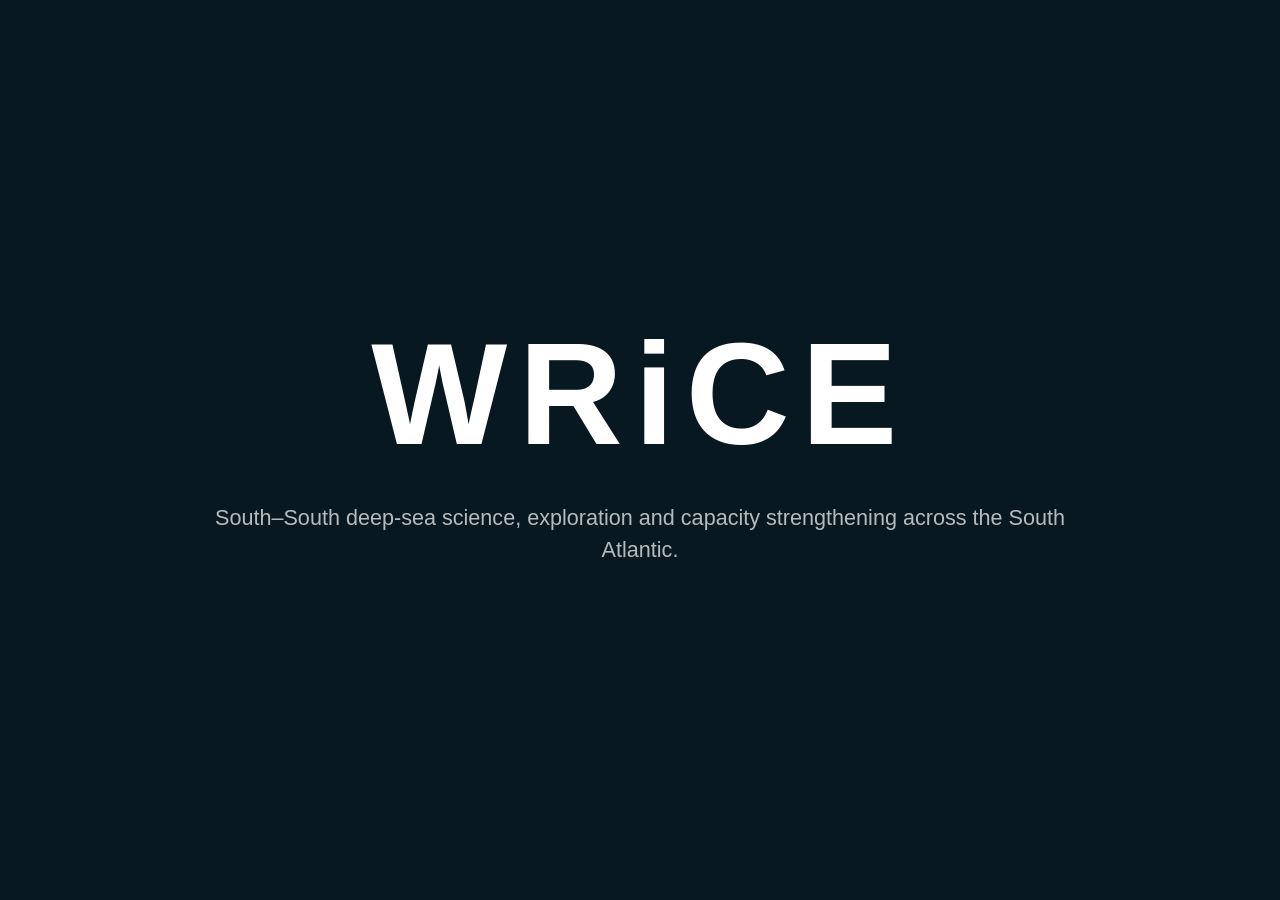
==== index.html @ b8ca43bd "Add files via upload" ====
<!DOCTYPE html>
<html lang="en">
<head>
  <meta charset="UTF-8">
  <meta name="viewport" content="width=device-width, initial-scale=1.0">
  <title>WRiCE</title>

  <style>
    html, body {
      margin: 0;
      height: 100%;
    }

    body {
      display: flex;
      align-items: center;
      justify-content: center;
      background: #081821;
      color: #ffffff;
      font-family: Arial, Helvetica, sans-serif;
      text-align: center;
    }

    .container {
      padding: 2rem;
      max-width: 900px;
    }

    h1 {
      margin: 0;
      font-size: clamp(4rem, 12vw, 9rem);
      font-weight: 600;
      letter-spacing: 0.08em;
    }

    p {
      margin-top: 1.5rem;
      font-size: clamp(1rem, 2vw, 1.35rem);
      line-height: 1.5;
      opacity: 0.7;
    }
  </style>
</head>

<body>
  <main class="container">
    <h1>WRiCE</h1>
    <p>
      South–South deep-sea science, exploration and capacity strengthening across the South Atlantic.
    </p>
  </main>
</body>
</html>
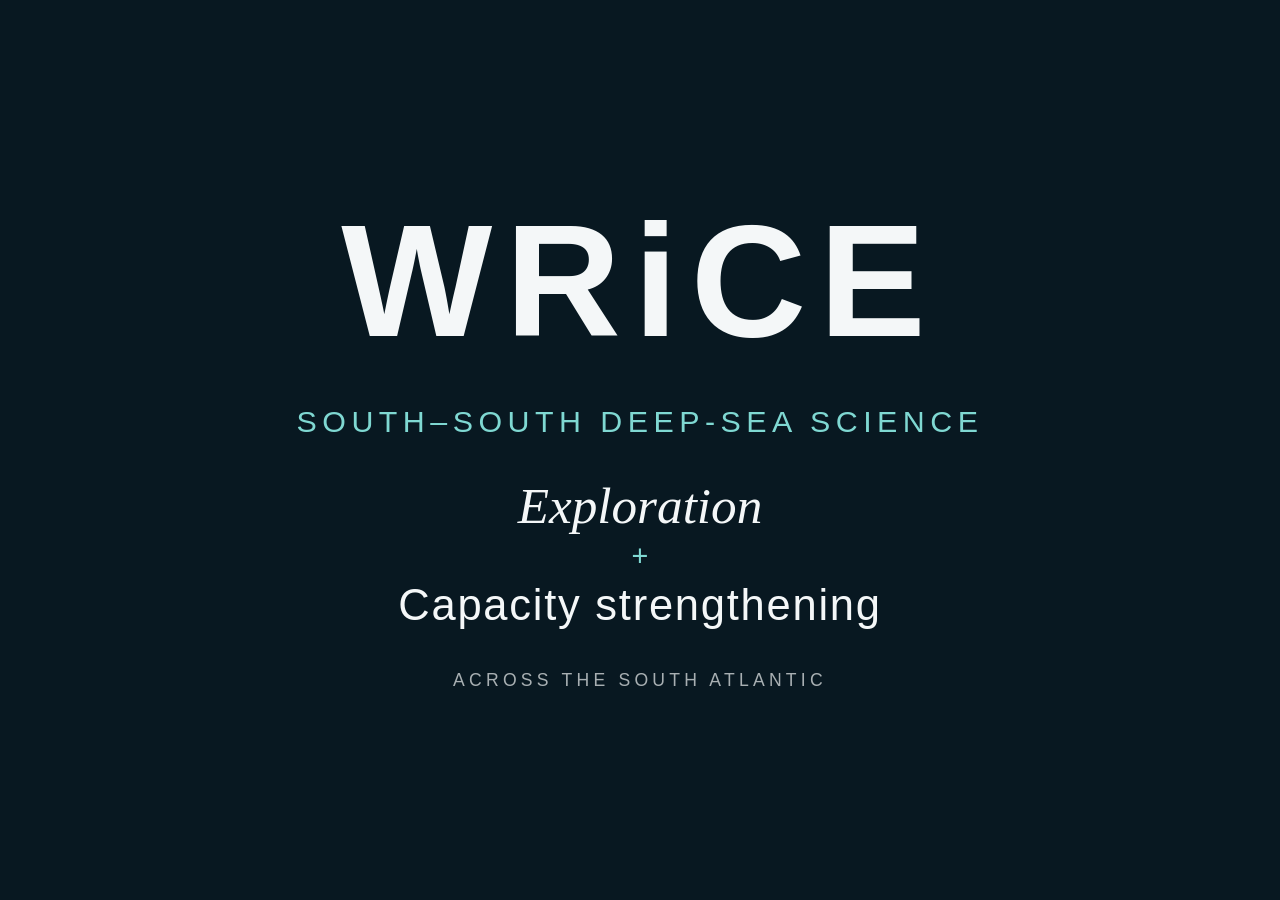
==== commit a25db7b7: "Rename index(1).html to index.html" ====
--- a/index.html
+++ b/index.html
@@ -6,38 +6,101 @@
   <title>WRiCE</title>
 
   <style>
+    :root {
+      --bg: #081821;
+      --text: #f4f7f8;
+      --muted: rgba(244, 247, 248, 0.68);
+      --accent: #7fd8d2;
+    }
+
+    * {
+      box-sizing: border-box;
+    }
+
     html, body {
       margin: 0;
-      height: 100%;
+      min-height: 100%;
     }
 
     body {
+      min-height: 100vh;
       display: flex;
       align-items: center;
       justify-content: center;
-      background: #081821;
-      color: #ffffff;
+      background: var(--bg);
+      color: var(--text);
       font-family: Arial, Helvetica, sans-serif;
       text-align: center;
     }
 
     .container {
-      padding: 2rem;
-      max-width: 900px;
+      width: min(92vw, 1100px);
+      padding: 3rem 1.5rem;
     }
 
     h1 {
-      margin: 0;
-      font-size: clamp(4rem, 12vw, 9rem);
+      margin: 0 0 3.2rem;
+      font-size: clamp(5rem, 15vw, 10rem);
       font-weight: 600;
       letter-spacing: 0.08em;
+      line-height: 0.9;
     }
 
-    p {
-      margin-top: 1.5rem;
-      font-size: clamp(1rem, 2vw, 1.35rem);
-      line-height: 1.5;
-      opacity: 0.7;
+    .science {
+      margin: 0 0 2.5rem;
+      font-size: clamp(1.25rem, 2.8vw, 1.9rem);
+      font-weight: 500;
+      letter-spacing: 0.18em;
+      text-transform: uppercase;
+      color: var(--accent);
+    }
+
+    .exploration {
+      margin: 0;
+      font-family: Georgia, "Times New Roman", serif;
+      font-size: clamp(1.9rem, 4vw, 3.5rem);
+      font-style: italic;
+      font-weight: 400;
+      line-height: 1.05;
+    }
+
+    .plus {
+      margin: 0.45rem 0 0.55rem;
+      font-size: clamp(1.25rem, 2.4vw, 1.8rem);
+      font-weight: 300;
+      color: var(--accent);
+    }
+
+    .capacity {
+      margin: 0;
+      font-family: "Arial Narrow", Arial, Helvetica, sans-serif;
+      font-size: clamp(1.55rem, 3.4vw, 2.9rem);
+      font-weight: 300;
+      letter-spacing: 0.04em;
+      line-height: 1.08;
+    }
+
+    .region {
+      margin: 2.6rem 0 0;
+      font-size: clamp(0.85rem, 1.8vw, 1.1rem);
+      font-weight: 500;
+      letter-spacing: 0.24em;
+      text-transform: uppercase;
+      color: var(--muted);
+    }
+
+    @media (max-width: 600px) {
+      h1 {
+        margin-bottom: 2.5rem;
+      }
+
+      .science {
+        letter-spacing: 0.12em;
+      }
+
+      .region {
+        letter-spacing: 0.16em;
+      }
     }
   </style>
 </head>
@@ -45,9 +108,14 @@
 <body>
   <main class="container">
     <h1>WRiCE</h1>
-    <p>
-      South–South deep-sea science, exploration and capacity strengthening across the South Atlantic.
-    </p>
+
+    <p class="science">South–South deep-sea science</p>
+
+    <p class="exploration">Exploration</p>
+    <div class="plus">+</div>
+    <p class="capacity">Capacity strengthening</p>
+
+    <p class="region">Across the South Atlantic</p>
   </main>
 </body>
 </html>
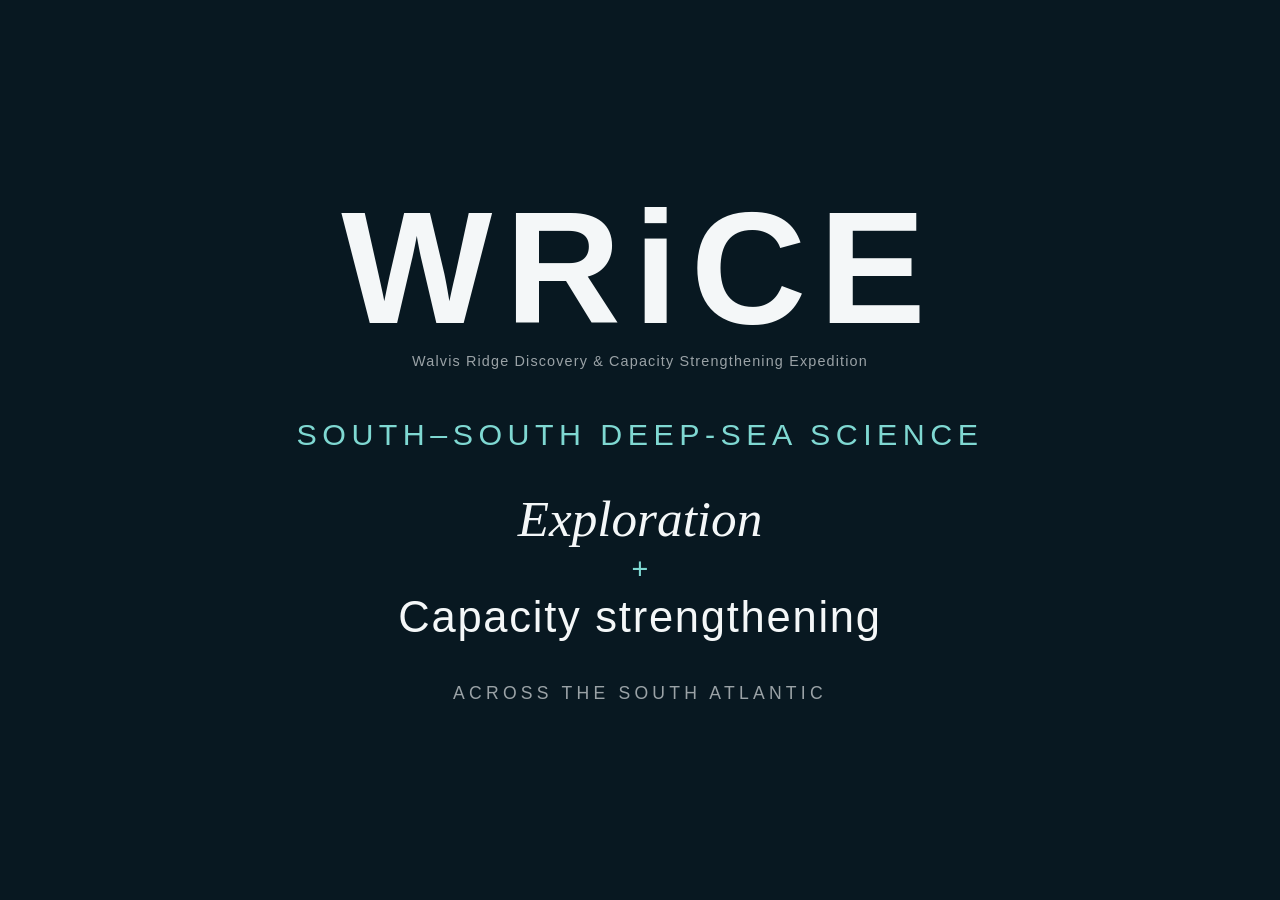
==== commit 73be5511: "Add files via upload" ====
--- a/index.html
+++ b/index.html
@@ -9,18 +9,12 @@
     :root {
       --bg: #081821;
       --text: #f4f7f8;
-      --muted: rgba(244, 247, 248, 0.68);
+      --muted: rgba(244, 247, 248, 0.62);
       --accent: #7fd8d2;
     }
 
-    * {
-      box-sizing: border-box;
-    }
-
-    html, body {
-      margin: 0;
-      min-height: 100%;
-    }
+    * { box-sizing: border-box; }
+    html, body { margin: 0; min-height: 100%; }
 
     body {
       min-height: 100vh;
@@ -39,11 +33,19 @@
     }
 
     h1 {
-      margin: 0 0 3.2rem;
+      margin: 0;
       font-size: clamp(5rem, 15vw, 10rem);
       font-weight: 600;
       letter-spacing: 0.08em;
       line-height: 0.9;
+    }
+
+    .acronym {
+      margin: 0.8rem 0 3rem;
+      font-size: clamp(0.68rem, 1.2vw, 0.9rem);
+      font-weight: 400;
+      letter-spacing: 0.08em;
+      color: var(--muted);
     }
 
     .science {
@@ -90,17 +92,12 @@
     }
 
     @media (max-width: 600px) {
-      h1 {
-        margin-bottom: 2.5rem;
+      .acronym {
+        margin-bottom: 2.4rem;
+        letter-spacing: 0.04em;
       }
-
-      .science {
-        letter-spacing: 0.12em;
-      }
-
-      .region {
-        letter-spacing: 0.16em;
-      }
+      .science { letter-spacing: 0.12em; }
+      .region { letter-spacing: 0.16em; }
     }
   </style>
 </head>
@@ -108,13 +105,11 @@
 <body>
   <main class="container">
     <h1>WRiCE</h1>
-
+    <p class="acronym">Walvis Ridge Discovery &amp; Capacity Strengthening Expedition</p>
     <p class="science">South–South deep-sea science</p>
-
     <p class="exploration">Exploration</p>
     <div class="plus">+</div>
     <p class="capacity">Capacity strengthening</p>
-
     <p class="region">Across the South Atlantic</p>
   </main>
 </body>
